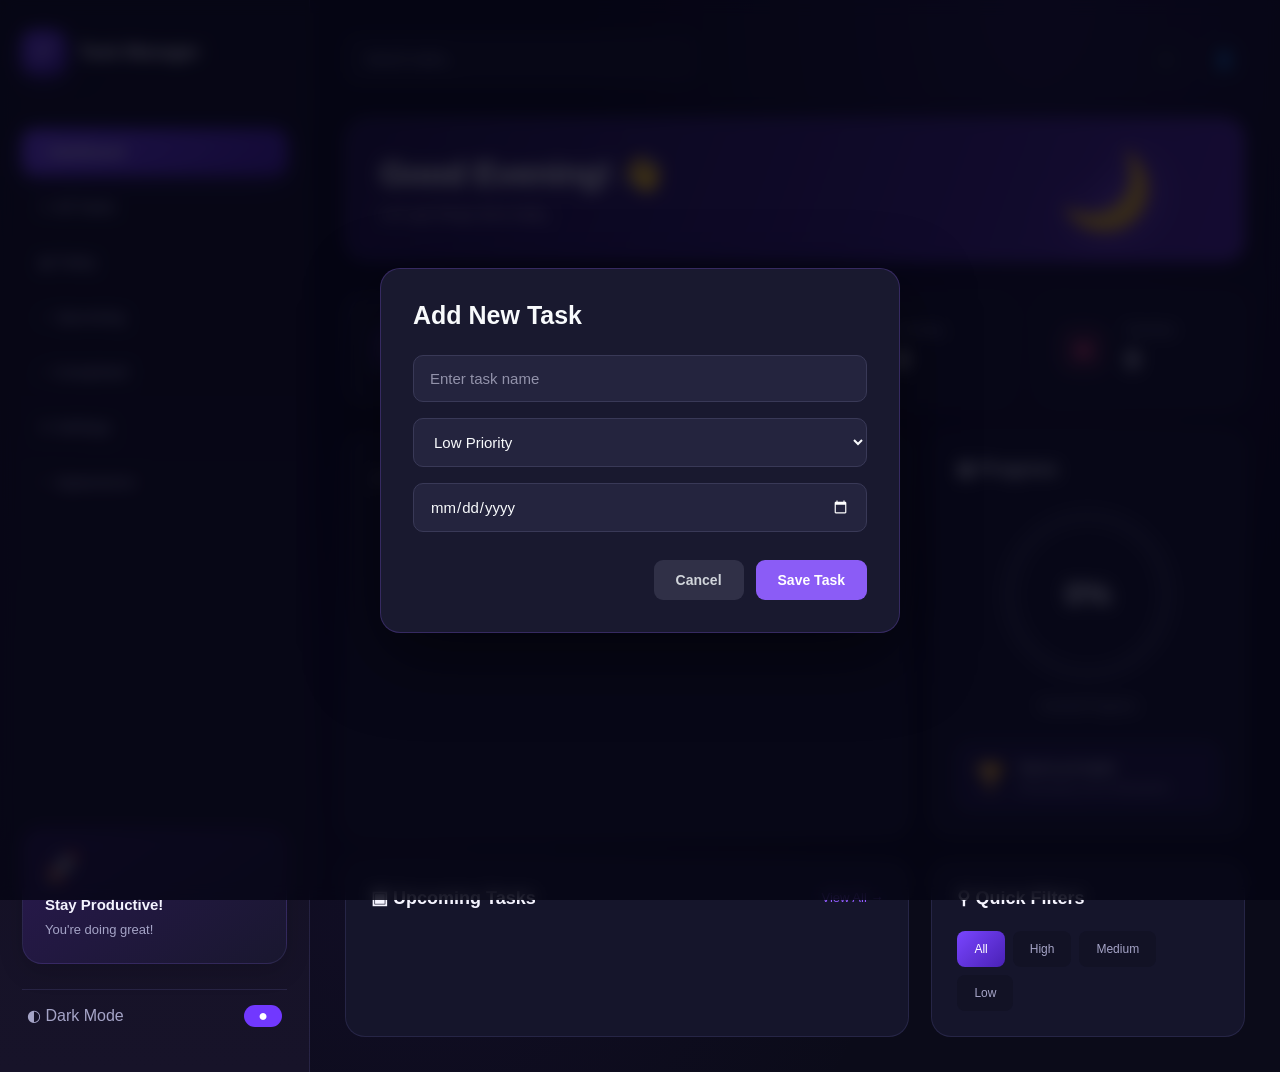
==== index.html @ 7b4a48fc "Initial Task Manager project" ====
<!DOCTYPE html>
<html lang="en">

<head>
    <meta charset="UTF-8">
    <meta name="viewport" content="width=device-width, initial-scale=1.0">
    <meta name="description" content="A modern task management dashboard">
    <title>Task Manager | Dashboard</title>



    <link rel="stylesheet" href="./css/reset.css">
    <link rel="stylesheet" href="./css/variables.css">
    <link rel="stylesheet" href="./css/themes.css">
    <link rel="stylesheet" href="./css/main.css">
    <link rel="stylesheet" href="./css/layout.css">
    <link rel="stylesheet" href="./css/dashboard.css">
    <link rel="stylesheet" href="./css/tasks.css">
    <link rel="stylesheet" href="./css/modals.css">
    <link rel="stylesheet" href="./css/responsive.css">

</head>

<body>

    <div class="app-container">

        <!-- Sidebar -->
        <aside class="sidebar">
            <div class="logo">
                <span class="logo-icon">✓</span>
                <h2>Task Manager</h2>
            </div>

            <nav class="sidebar-nav">
                <a href="#" class="nav-link active">⌂ Dashboard</a>
                <a href="#" class="nav-link">☷ All Tasks</a>
                <a href="#" class="nav-link">▣ Today</a>
                <a href="#" class="nav-link">♧ Upcoming</a>
                <a href="#" class="nav-link">✓ Completed</a>
                <a href="#" class="nav-link">⚙ Settings</a>
                <a href="#" class="nav-link">☾ Appearance</a>
            </nav>

            <div class="productivity-card">
                <span>🚀</span>
                <h3>Stay Productive!</h3>
                <p>You're doing great!</p>
            </div>

            <div class="theme-toggle">
                <span>◐ Dark Mode</span>
                <button id="themeToggle">●</button>
            </div>
        </aside>

        <!-- Main Content -->
        <main class="main-content">

            <!-- Header -->
            <header class="topbar">
                <input type="search" id="searchInput" placeholder="Search tasks...">

                <div class="header-actions">
                    <button aria-label="Notifications">♧</button>
                    <div class="profile">👤</div>
                </div>
            </header>

            <!-- Welcome Section -->
            <section class="welcome-section">
                <h1>Good Evening! 👋</h1>
                <p>Let's get things done today.</p>
            </section>

            <!-- Statistics -->
            <section class="stats-grid">

                <article class="stat-card total">
                    <span>☷</span>
                    <div>
                        <p>Total Tasks</p>
                        <h2 id="totalTasks">0</h2>
                    </div>
                </article>

                <article class="stat-card completed">
                    <span>✓</span>
                    <div>
                        <p>Completed</p>
                        <h2 id="completedTasks">0</h2>
                    </div>
                </article>

                <article class="stat-card pending">
                    <span>◷</span>
                    <div>
                        <p>Pending</p>
                        <h2 id="pendingTasks">0</h2>
                    </div>
                </article>

                <article class="stat-card overdue">
                    <span>▣</span>
                    <div>
                        <p>Overdue</p>
                        <h2 id="overdueTasks">0</h2>
                    </div>
                </article>

            </section>

            <!-- Dashboard Workspace -->
            <section class="dashboard-grid">

                <!-- Task List -->
                <section class="tasks-panel">

                    <div class="panel-header">
                        <h2>✓ Your Tasks</h2>

                        <div class="task-actions">
                            <div class="task-tabs">
                                <button class="active">All</button>
                                <button>Active</button>
                                <button>Completed</button>
                            </div>

                            <button class="add-task-btn" id="addTaskBtn">
                                + Add Task
                            </button>
                        </div>
                    </div>

                    <div class="task-list" id="taskList">
                        <!-- Tasks will be rendered here -->
                    </div>

                </section>

                <!-- Progress -->
                <section class="progress-panel">
                    <h2>▥ Progress</h2>

                    <div class="progress-circle" id="progressCircle">
                        <span id="progressValue">0%</span>
                    </div>

                    <p>Overall Progress</p>

                    <div class="motivation-card">
                        <span>🏆</span>
                        <div>
                            <h3>You're on track!</h3>
                            <p>Keep going, you're doing great.</p>
                        </div>
                    </div>
                </section>

            </section>

            <!-- Bottom Dashboard -->
            <section class="bottom-grid">

                <section class="upcoming-panel">
                    <div class="panel-header">
                        <h2>▣ Upcoming Tasks</h2>
                        <button>View All →</button>
                    </div>

                    <div id="upcomingTasks">
                        <!-- Upcoming tasks will appear here -->
                    </div>
                </section>

                <section class="filters-panel">
                    <h2>⚲ Quick Filters</h2>

                    <div class="filter-buttons">
                        <button class="active" data-priority="all">All</button>
                        <button data-priority="high">High</button>
                        <button data-priority="medium">Medium</button>
                        <button data-priority="low">Low</button>
                    </div>
                </section>

            </section>

        </main>
    </div>

    <!-- Task Modal -->
    <div class="modal" id="taskModal">
        <div class="modal-content">
            <h2 id="modalTitle">Add New Task</h2>

            <form id="taskForm">
                <input type="text" id="taskTitle" placeholder="Enter task name" required>

                <select id="taskPriority">
                    <option value="low">Low Priority</option>
                    <option value="medium">Medium Priority</option>
                    <option value="high">High Priority</option>
                </select>

                <input type="date" id="taskDate" required>

                <div class="modal-actions">
                    <button type="button" id="closeModal">Cancel</button>
                    <button type="submit" id="saveTaskBtn">Save Task</button>
                </div>
            </form>
        </div>
    </div>

    <script type="module" src="./js/auth-guard.js"></script>
    <script type="module" src="./js/app.js"></script>

</body>

</html>
---- css/variables.css ----
:root {
    --bg-primary: #0b0b19;
    --bg-secondary: #121225;
    --bg-card: #15152b;
    --bg-hover: #20203b;

    --purple: #7138ff;
    --purple-light: #925cff;
    --purple-dark: #4922b5;

    --text-primary: #f5f4ff;
    --text-secondary: #a5a4c7;
    --text-muted: #777694;

    --green: #16c995;
    --orange: #ffad35;
    --red: #f04478;

    --border: rgba(157, 145, 255, 0.13);

    --gradient-purple: linear-gradient(
        135deg,
        #7945ff,
        #4921b5
    );

    --card-radius: 20px;
    --button-radius: 12px;

    --sidebar-width: 310px;

    --transition: all 0.3s ease;
}
---- css/themes.css ----
/* ================================
   THEME SYSTEM
================================ */

:root {
    color-scheme: dark;
}

/* Light theme */

body.light-theme {
    color-scheme: light;

    --bg-primary: #f4f3fb;
    --bg-secondary: #ffffff;
    --bg-card: #ffffff;
    --bg-hover: #eeebfa;

    --text-primary: #211d35;
    --text-secondary: #68627d;
    --text-muted: #918ba3;

    --border: rgba(83, 62, 140, 0.13);

    background: var(--bg-primary);
    color: var(--text-primary);
}

/* Light theme sidebar */

body.light-theme .sidebar {
    background: #ffffff;
    border-color: var(--border);
}

body.light-theme .main-content {
    background:
        radial-gradient(
            ellipse at 75% 0%,
            rgba(113, 56, 255, 0.07),
            transparent 45%
        ),
        var(--bg-primary);
}

/* Light theme welcome section */

body.light-theme .welcome-section {
    background: linear-gradient(
        110deg,
        #e8e0ff,
        #f4edff
    );
}

body.light-theme .welcome-section h1 {
    color: #211d35;
}

body.light-theme .welcome-section p {
    color: #68627d;
}

/* Light theme task cards */

body.light-theme .task-item {
    background: #faf9ff;
}

body.light-theme .task-item:hover {
    background: #f0edfa;
}

/* Light theme inputs */

body.light-theme input,
body.light-theme select {
    color: var(--text-primary);
}

/* Smooth theme transition */

body,
.sidebar,
.main-content,
.stat-card,
.tasks-panel,
.progress-panel,
.upcoming-panel,
.filters-panel,
.task-item,
.modal-content {
    transition:
        background-color 0.3s ease,
        color 0.3s ease,
        border-color 0.3s ease;
}
body.light-theme textarea {
    color: var(--text-primary);
    background: var(--bg-secondary);
    border-color: var(--border);
}
---- css/main.css ----
/* =================================
   MAIN CSS - STYLESHEET IMPORTS
================================= */

@import url("./reset.css");
@import url("./variables.css");
@import url("./themes.css");

@import url("./layout.css");
@import url("./components.css");
@import url("./dashboard.css");
@import url("./tasks.css");
@import url("./modals.css");
@import url("./responsive.css");
---- css/layout.css ----
/* =================================
   MAIN APPLICATION LAYOUT
================================= */

.app-container {
    display: flex;
    min-height: 100vh;
    width: 100%;
    background: var(--bg-primary);
}

/* =================================
   SIDEBAR
================================= */

.sidebar {
    width: var(--sidebar-width);
    min-width: var(--sidebar-width);
    min-height: 100vh;

    padding: 30px 22px;

    display: flex;
    flex-direction: column;

    background:
        linear-gradient(
            180deg,
            #111020 0%,
            #171329 100%
        );

    border-right: 1px solid var(--border);

    position: relative;
    z-index: 10;
}

/* LOGO */

.logo {
    display: flex;
    align-items: center;
    gap: 13px;

    margin-bottom: 55px;
}

.logo-icon {
    width: 44px;
    height: 44px;

    display: grid;
    place-items: center;

    background: var(--gradient-purple);

    border-radius: 14px;

    font-size: 23px;
    font-weight: bold;

    box-shadow:
        0 5px 20px rgba(113, 56, 255, 0.35);
}

.logo h2 {
    font-size: 19px;
    font-weight: 750;
    letter-spacing: -0.4px;
}

/* =================================
   SIDEBAR NAVIGATION
================================= */

.sidebar-nav {
    display: flex;
    flex-direction: column;
    gap: 9px;
}

.nav-link {
    display: flex;
    align-items: center;

    padding: 15px 17px;

    border-radius: 13px;

    color: var(--text-secondary);

    font-size: 14px;
    font-weight: 550;

    text-decoration: none;

    transition:
        background 0.25s ease,
        color 0.25s ease,
        transform 0.25s ease;
}

.nav-link:hover {
    background: rgba(135, 88, 255, 0.12);
    color: #ffffff;
    transform: translateX(3px);
}

.nav-link.active {
    background: var(--gradient-purple);
    color: #ffffff;

    box-shadow:
        0 5px 22px rgba(113, 56, 255, 0.30);
}

/* =================================
   SIDEBAR BOTTOM
================================= */

.productivity-card {
    margin-top: auto;
    margin-bottom: 25px;

    padding: 22px;

    background:
        linear-gradient(
            145deg,
            #29194f,
            #19172f
        );

    border: 1px solid var(--border);

    border-radius: var(--card-radius);

    box-shadow:
        0 8px 25px rgba(0, 0, 0, 0.15);

    transition: transform 0.25s ease;
}

.productivity-card:hover {
    transform: translateY(-3px);
}

.productivity-card span {
    font-size: 28px;
}

.productivity-card h3 {
    margin: 12px 0 7px;

    font-size: 15px;
    font-weight: 700;
}

.productivity-card p {
    color: var(--text-secondary);

    font-size: 13px;
    line-height: 1.6;
}

/* THEME TOGGLE */

.theme-toggle {
    display: flex;
    justify-content: space-between;
    align-items: center;

    padding: 15px 5px;

    color: var(--text-secondary);

    border-top: 1px solid var(--border);
}

.theme-toggle button {
    width: 38px;
    height: 22px;

    border-radius: 20px;

    background: var(--purple);
    color: white;

    cursor: pointer;

    transition: 0.25s ease;
}

.theme-toggle button:hover {
    filter: brightness(1.2);
}

/* =================================
   MAIN CONTENT
================================= */

.main-content {
    flex: 1;
    min-width: 0;

    padding: clamp(20px, 3vw, 35px);

    overflow-x: hidden;
}

/* =================================
   TOPBAR
================================= */

.topbar {
    display: flex;
    align-items: center;
    justify-content: space-between;

    gap: 20px;

    margin-bottom: 35px;
}

/* SEARCH INPUT */

.topbar input {
    width: 350px;
    max-width: 70%;

    padding: 15px 19px;

    background: var(--bg-secondary);

    border: 1px solid var(--border);
    border-radius: 13px;

    color: var(--text-primary);

    outline: none;

    font-size: 14px;

    transition:
        border-color 0.25s ease,
        box-shadow 0.25s ease;
}

.topbar input::placeholder {
    color: var(--text-secondary);
}

.topbar input:focus {
    border-color: var(--purple);

    box-shadow:
        0 0 0 3px rgba(113, 56, 255, 0.12);
}

/* HEADER ACTIONS */

.header-actions {
    display: flex;
    align-items: center;
    gap: 15px;
}

.header-actions button,
.profile {
    width: 43px;
    height: 43px;

    display: grid;
    place-items: center;

    background: var(--bg-card);

    border: 1px solid var(--border);
    border-radius: 13px;

    color: var(--text-primary);

    cursor: pointer;

    transition: 0.25s ease;
}

.header-actions button:hover,
.profile:hover {
    background: var(--bg-hover);

    border-color: var(--purple);

    transform: translateY(-2px);
}

.profile {
    border-radius: 50%;
}

/* =================================
   WELCOME SECTION SPACING
================================= */

.welcome-section {
    margin-bottom: 30px;
}

/* =================================
   RESPONSIVE LAYOUT
================================= */

@media (max-width: 900px) {
    .sidebar {
        width: 220px;
        min-width: 220px;
        padding: 25px 15px;
    }

    .main-content {
        padding: 22px;
    }

    .topbar {
        margin-bottom: 28px;
    }
}

@media (max-width: 600px) {
    .app-container {
        flex-direction: column;
    }

    .sidebar {
        width: 100%;
        min-width: 0;
        min-height: auto;

        padding: 15px 18px;

        border-right: none;
        border-bottom: 1px solid var(--border);
    }

    .logo {
        margin-bottom: 18px;
    }

    .sidebar-nav {
        flex-direction: row;
        flex-wrap: wrap;
        gap: 7px;
    }

    .nav-link {
        padding: 10px 12px;
        font-size: 12px;
    }

    .productivity-card {
        display: none;
    }

    .main-content {
        padding: 17px;
    }

    .topbar {
        gap: 10px;
        margin-bottom: 22px;
    }

    .topbar input {
        width: 100%;
        max-width: none;
        min-width: 0;
        padding: 12px;
    }

    .header-actions {
        gap: 8px;
    }

    .header-actions button,
    .profile {
        width: 38px;
        height: 38px;
    }
}
---- css/dashboard.css ----
/* =================================
   DASHBOARD MAIN STYLING
================================= */

/* Main Dashboard Background */
.main-content {
    background:
        radial-gradient(
            ellipse at 75% 0%,
            rgba(137, 75, 255, 0.14),
            transparent 45%
        ),
        radial-gradient(
            ellipse at 10% 80%,
            rgba(91, 45, 180, 0.08),
            transparent 40%
        ),
        var(--bg-primary);
}

/* =================================
   WELCOME SECTION
================================= */

.welcome-section {
    .welcome-section:hover {
    box-shadow:
        0 12px 35px rgba(113, 56, 255, 0.18),
        inset 0 1px 0 rgba(255, 255, 255, 0.08);
}
    position: relative;
    padding: 34px;
    min-height: 125px;
    display: flex;
    flex-direction: column;
    justify-content: center;
    overflow: hidden;

    border-radius: 22px;

    background:
        linear-gradient(
            110deg,
            #211448 0%,
            #382078 55%,
            #5129a3 100%
        );

    border: 1px solid rgba(160, 120, 255, 0.25);

    box-shadow:
        0 8px 30px rgba(0, 0, 0, 0.18),
        inset 0 1px 0 rgba(255, 255, 255, 0.08);

    transition:
        transform 0.3s ease,
        box-shadow 0.3s ease;
}

/* Decorative Moon */
.welcome-section::after {
    content: "🌙";

    position: absolute;
    right: 10%;
    top: 50%;

    transform: translateY(-50%);

    font-size: 76px;
    opacity: 0.85;

    filter: drop-shadow(0 0 22px #a56aff);

    pointer-events: none;
}

/* Welcome Heading */
.welcome-section h1 {
    position: relative;
    z-index: 1;

    margin: 0 0 10px;

    color: #ffffff;

    font-size: clamp(24px, 3vw, 34px);
    font-weight: 800;
    letter-spacing: -0.8px;

    text-shadow: 0 2px 15px rgba(255, 255, 255, 0.12);
}

/* Welcome Description */
.welcome-section p {
    position: relative;
    z-index: 1;

    margin: 0;

    color: rgba(255, 255, 255, 0.78);

    font-size: 14px;
    line-height: 1.7;
}

/* =================================
   RESPONSIVE DESIGN
================================= */

@media (max-width: 768px) {
    .welcome-section {
        padding: 25px;
        min-height: 110px;
        border-radius: 18px;
    }

    .welcome-section::after {
        right: 6%;
        font-size: 55px;
    }

    .welcome-section h1 {
        font-size: 25px;
        max-width: 75%;
    }

    .welcome-section p {
        font-size: 13px;
        max-width: 75%;
    }
}

@media (max-width: 480px) {
    .welcome-section {
        padding: 20px;
    }

    .welcome-section::after {
        right: 5%;
        font-size: 42px;
    }

    .welcome-section h1 {
        font-size: 21px;
    }
}
---- css/tasks.css ----
/* =================================
   TASK LIST
================================= */

.task-list {
    display: flex;
    flex-direction: column;
    gap: 14px;
    margin-top: 22px;
}

/* =================================
   TASK CARD
================================= */

.task-item {
    display: flex;
    align-items: center;
    gap: 16px;

    padding: 18px;

    background: rgba(255, 255, 255, 0.025);

    border: 1px solid var(--border);
    border-radius: 16px;

    transition:
        background 0.25s ease,
        border-color 0.25s ease,
        transform 0.25s ease,
        box-shadow 0.25s ease;
}

.task-item:hover {
    background: var(--bg-hover);

    border-color: rgba(145, 95, 255, 0.4);

    transform: translateY(-3px);

    box-shadow:
        0 8px 25px rgba(0, 0, 0, 0.15);
}

/* =================================
   TASK CHECKBOX
================================= */

.task-checkbox {
    width: 20px;
    height: 20px;

    accent-color: var(--purple);

    cursor: pointer;
    flex-shrink: 0;
}

.task-checkbox:focus-visible {
    outline: 2px solid var(--purple);
    outline-offset: 3px;
}

/* =================================
   TASK INFORMATION
================================= */

.task-info {
    flex: 1;
    min-width: 0;
}

.task-title {
    color: var(--text-primary);

    font-size: 14px;
    font-weight: 650;

    margin-bottom: 8px;

    overflow-wrap: anywhere;
    line-height: 1.5;
}

.task-meta {
    display: flex;
    align-items: center;
    flex-wrap: wrap;

    gap: 12px;

    color: var(--text-muted);
    font-size: 12px;
}

/* =================================
   PRIORITY LABELS
================================= */

.task-priority {
    display: inline-flex;
    align-items: center;
    justify-content: center;

    padding: 5px 11px;

    border-radius: 20px;

    font-size: 11px;
    font-weight: 700;
    letter-spacing: 0.2px;
}

.priority-high {
    color: #ff7195;
    background: rgba(240, 68, 120, 0.14);

    border: 1px solid rgba(240, 68, 120, 0.15);
}

.priority-medium {
    color: #ffbd59;
    background: rgba(255, 173, 53, 0.14);

    border: 1px solid rgba(255, 173, 53, 0.15);
}

.priority-low {
    color: #38d9ad;
    background: rgba(22, 201, 149, 0.14);

    border: 1px solid rgba(22, 201, 149, 0.15);
}

/* =================================
   TASK ACTIONS
================================= */

.task-actions {
    display: flex;
    align-items: center;
    gap: 8px;
}

.task-action-btn {
    width: 34px;
    height: 34px;

    display: grid;
    place-items: center;

    color: var(--text-secondary);
    background: transparent;

    border: none;
    border-radius: 10px;

    cursor: pointer;

    transition:
        background 0.25s ease,
        color 0.25s ease,
        transform 0.25s ease;
}

.task-action-btn:hover {
    color: #ffffff;
    background: var(--purple);

    transform: scale(1.06);
}

.task-action-btn:focus-visible {
    outline: 2px solid var(--purple);
    outline-offset: 3px;
}

/* =================================
   COMPLETED TASKS
================================= */

.task-item.completed {
    opacity: 0.65;
}

.task-item.completed .task-title {
    text-decoration: line-through;
    color: var(--text-muted);
}

.task-item.completed .task-checkbox {
    accent-color: #38d9ad;
}

/* =================================
   EMPTY TASK LIST
================================= */

.empty-state {
    padding: 40px 15px;

    text-align: center;

    color: var(--text-muted);
    font-size: 14px;
    line-height: 1.7;
}

/* =================================
   RESPONSIVE DESIGN
================================= */

@media (max-width: 768px) {
    .task-list {
        gap: 12px;
    }

    .task-item {
        padding: 15px;
        gap: 12px;
    }
}

@media (max-width: 600px) {
    .task-item {
        gap: 10px;
        padding: 13px;
        border-radius: 13px;
    }

    .task-title {
        font-size: 13px;
    }

    .task-meta {
        gap: 7px;
    }

    .task-actions {
        gap: 3px;
    }

    .task-action-btn {
        width: 30px;
        height: 30px;
    }

    .task-priority {
        padding: 4px 8px;
        font-size: 10px;
    }
}
---- css/modals.css ----
/* ================================
   TASK MODAL
================================ */

.modal {
    position: fixed;
    inset: 0;
    z-index: 1000;
    display: flex;
    align-items: center;
    justify-content: center;
    padding: 20px;
    background: rgba(5, 5, 18, 0.78);
    backdrop-filter: blur(8px);
}

.modal.hidden {
    display: none;
}

.modal-content {
    width: 100%;
    max-width: 520px;
    max-height: 90vh;
    overflow-y: auto;
    padding: 30px;
    background: var(--bg-card);
    color: var(--text-primary);
    border: 1px solid var(--border);
    border-radius: 22px;
    box-shadow: 0 20px 70px rgba(0, 0, 0, 0.4);
    animation: modalEnter 0.25s ease;
}

@keyframes modalEnter {
    from {
        opacity: 0;
        transform: translateY(15px) scale(0.97);
    }

    to {
        opacity: 1;
        transform: translateY(0) scale(1);
    }
}

/* Modal header */

.modal-header {
    display: flex;
    align-items: center;
    justify-content: space-between;
    margin-bottom: 25px;
}

.modal-header h2,
.modal-content h2 {
    color: var(--text-primary);
    font-size: 21px;
    font-weight: 700;
}

.close-modal {
    width: 34px;
    height: 34px;
    display: grid;
    place-items: center;
    color: var(--text-secondary);
    background: var(--bg-hover);
    border-radius: 10px;
    font-size: 20px;
    transition: var(--transition);
}

.close-modal:hover {
    color: white;
    background: var(--red);
}

/* Form */

#taskForm {
    display: flex;
    flex-direction: column;
    gap: 16px;
}

.form-group {
    display: flex;
    flex-direction: column;
    gap: 9px;
}

.form-group label {
    color: var(--text-secondary);
    font-size: 13px;
    font-weight: 600;
}

.form-group input,
.form-group select,
.form-group textarea {
    width: 100%;
    padding: 13px 14px;
    color: var(--text-primary);
    background: var(--bg-secondary);
    border: 1px solid var(--border);
    border-radius: 11px;
    outline: none;
    transition: var(--transition);
}

.form-group input:focus,
.form-group select:focus,
.form-group textarea:focus {
    border-color: var(--purple-light);
    box-shadow: 0 0 0 3px rgba(113, 56, 255, 0.13);
}

.form-group input::placeholder,
.form-group textarea::placeholder {
    color: var(--text-muted);
}

.form-group select option {
    color: var(--text-primary);
    background: var(--bg-secondary);
}

/* Modal buttons */

.modal-actions {
    display: flex;
    justify-content: flex-end;
    gap: 12px;
    margin-top: 12px;
}

.cancel-btn,
.save-task-btn,
.modal-actions button {
    padding: 12px 20px;
    border-radius: var(--button-radius);
    font-size: 13px;
    font-weight: 600;
    transition: var(--transition);
}

.cancel-btn,
#closeModal {
    color: var(--text-secondary);
    background: var(--bg-hover);
}

.cancel-btn:hover,
#closeModal:hover {
    color: var(--text-primary);
}

.save-task-btn,
.modal-actions button[type="submit"] {
    color: white;
    background: var(--gradient-purple);
}

.save-task-btn:hover,
.modal-actions button[type="submit"]:hover {
    transform: translateY(-2px);
    box-shadow: 0 8px 22px rgba(113, 56, 255, 0.3);
}

/* Mobile */

@media (max-width: 600px) {
    .modal {
        padding: 12px;
    }

    .modal-content {
        max-width: 100%;
        padding: 22px;
    }

    .modal-actions {
        flex-direction: column-reverse;
    }

    .modal-actions button {
        width: 100%;
    }
}

/* ===== PREMIUM TASK MODAL ===== */

.modal-content {
    width: 100%;
    max-width: 520px;
    padding: 32px;
    background: #19192f;
    border: 1px solid rgba(139, 92, 246, 0.25);
    border-radius: 20px;
    box-shadow: 0 25px 70px rgba(0, 0, 0, 0.5);
}

.modal-content h2 {
    color: #f8fafc;
    font-size: 25px;
    font-weight: 700;
    margin-bottom: 25px;
}

#taskForm {
    display: flex;
    flex-direction: column;
    gap: 16px;
}

#taskForm input,
#taskForm select {
    width: 100%;
    padding: 14px 16px;
    background: #24243e;
    color: #f8fafc;
    border: 1px solid #393957;
    border-radius: 10px;
    font-size: 15px;
    outline: none;
    transition: 0.25s ease;
    color-scheme: dark;
}

#taskForm input:focus,
#taskForm select:focus {
    border-color: #8b5cf6;
    box-shadow: 0 0 0 3px rgba(139, 92, 246, 0.15);
}

#taskForm input::placeholder {
    color: #9292aa;
}

.modal-actions {
    display: flex;
    justify-content: flex-end;
    gap: 12px;
    margin-top: 12px;
}

.modal-actions button {
    padding: 12px 22px;
    border-radius: 9px;
    border: none;
    font-size: 14px;
    font-weight: 600;
    cursor: pointer;
    transition: 0.2s ease;
}

#closeModal {
    background: #303047;
    color: #d1d5db;
}

#closeModal:hover {
    background: #41415d;
}

.modal-actions button[type="submit"] {
    background: #8b5cf6;
    color: white;
}

.modal-actions button[type="submit"]:hover {
    background: #7c3aed;
    transform: translateY(-2px);
}

@media (max-width: 600px) {
    .modal-content {
        max-width: 92%;
        padding: 24px;
    }
}
---- css/responsive.css ----
/* Small screen overflow protection */

@media (max-width: 600px) {
    .tasks-panel,
    .progress-panel,
    .upcoming-panel,
    .filters-panel {
        padding: 16px;
        min-width: 0;
    }

    .task-item {
        flex-wrap: wrap;
        gap: 12px;
    }

    .task-actions {
        flex-wrap: wrap;
    }

    .task-tabs {
        flex-wrap: wrap;
    }
}
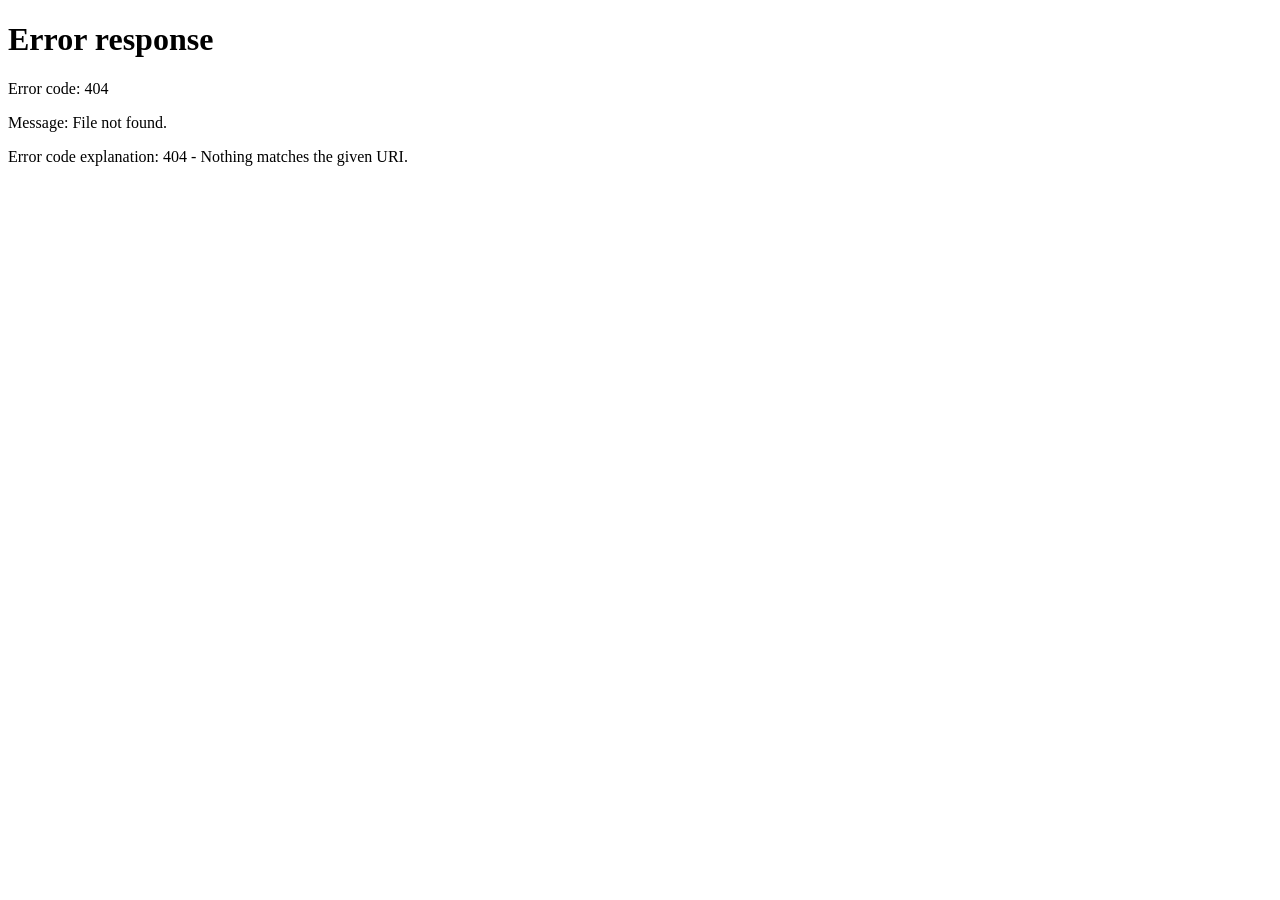
==== commit 9dee5e85: "Migrate Task Manager to Express PostgreSQL backend with JWT authentication" ====
--- a/index.html
+++ b/index.html
@@ -61,10 +61,15 @@
             <header class="topbar">
                 <input type="search" id="searchInput" placeholder="Search tasks...">
 
-                <div class="header-actions">
-                    <button aria-label="Notifications">♧</button>
-                    <div class="profile">👤</div>
-                </div>
+               <div class="header-actions">
+    <button aria-label="Notifications">♧</button>
+    <div class="profile">👤</div>
+
+    <button id="logoutBtn" type="button"
+        aria-label="Log out" title="Log out">
+        ↪
+    </button>
+</div>
             </header>
 
             <!-- Welcome Section -->
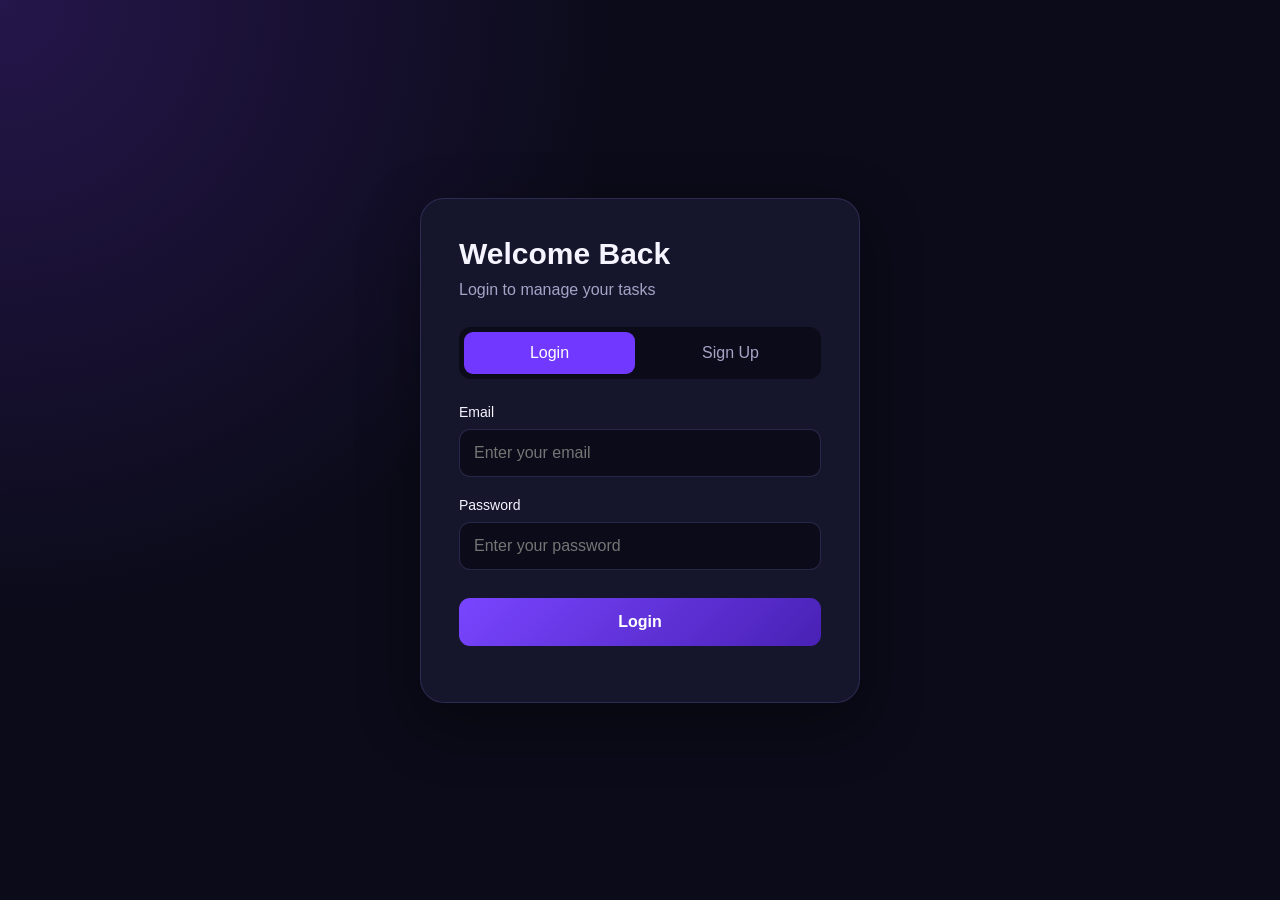
==== commit 7c86c701: "Add PWA support and mobile installation" ====
--- a/index.html
+++ b/index.html
@@ -1,13 +1,46 @@
+
 <!DOCTYPE html>
 <html lang="en">
 
 <head>
     <meta charset="UTF-8">
-    <meta name="viewport" content="width=device-width, initial-scale=1.0">
-    <meta name="description" content="A modern task management dashboard">
+
+    <meta name="viewport"
+        content="width=device-width, initial-scale=1.0">
+
+    <meta name="description"
+        content="A modern task management and productivity dashboard">
+
     <title>Task Manager | Dashboard</title>
 
-
+    <!-- =========================
+         PWA CONFIGURATION
+    ========================== -->
+
+    <link rel="manifest" href="./manifest.json">
+
+    <meta name="theme-color" content="#7138ff">
+
+    <meta name="mobile-web-app-capable" content="yes">
+
+    <meta name="apple-mobile-web-app-capable" content="yes">
+
+    <meta name="apple-mobile-web-app-status-bar-style"
+        content="black-translucent">
+
+    <meta name="apple-mobile-web-app-title"
+        content="Task Manager">
+
+    <link rel="apple-touch-icon"
+        href="./icons/icon-192.png">
+
+    <link rel="icon"
+        type="image/png"
+        href="./icons/icon-192.png">
+
+    <!-- =========================
+         STYLESHEETS
+    ========================== -->
 
     <link rel="stylesheet" href="./css/reset.css">
     <link rel="stylesheet" href="./css/variables.css">
@@ -25,202 +58,502 @@
 
     <div class="app-container">
 
-        <!-- Sidebar -->
-        <aside class="sidebar">
+        <!-- =========================
+             MOBILE HEADER
+        ========================== -->
+
+        <header class="mobile-header">
+
+            <div class="mobile-brand">
+                <span class="logo-icon">✓</span>
+                <h2>Task Manager</h2>
+            </div>
+
+            <button
+                id="mobileMenuBtn"
+                type="button"
+                aria-label="Open menu"
+                aria-expanded="false"
+                aria-controls="sidebar">
+                ☰
+            </button>
+
+        </header>
+
+        <!-- Sidebar Overlay -->
+
+        <div
+            class="sidebar-overlay"
+            id="sidebarOverlay">
+        </div>
+
+        <!-- =========================
+             SIDEBAR
+        ========================== -->
+
+        <aside class="sidebar" id="sidebar">
+
+            <button
+                id="closeSidebar"
+                type="button"
+                aria-label="Close menu">
+                ✕
+            </button>
+
             <div class="logo">
                 <span class="logo-icon">✓</span>
                 <h2>Task Manager</h2>
             </div>
 
-            <nav class="sidebar-nav">
-                <a href="#" class="nav-link active">⌂ Dashboard</a>
-                <a href="#" class="nav-link">☷ All Tasks</a>
-                <a href="#" class="nav-link">▣ Today</a>
-                <a href="#" class="nav-link">♧ Upcoming</a>
-                <a href="#" class="nav-link">✓ Completed</a>
-                <a href="#" class="nav-link">⚙ Settings</a>
-                <a href="#" class="nav-link">☾ Appearance</a>
+            <nav class="sidebar-nav"
+                aria-label="Main navigation">
+
+                <a href="#" class="nav-link active">
+                    ⌂ Dashboard
+                </a>
+
+                <a href="#" class="nav-link">
+                    ☷ All Tasks
+                </a>
+
+                <a href="#" class="nav-link">
+                    ▣ Today
+                </a>
+
+                <a href="#" class="nav-link">
+                    ♧ Upcoming
+                </a>
+
+                <a href="#" class="nav-link">
+                    ✓ Completed
+                </a>
+
+                <a href="#" class="nav-link">
+                    ⚙ Settings
+                </a>
+
+                <a href="#" class="nav-link">
+                    ☾ Appearance
+                </a>
+
             </nav>
 
+            <!-- Productivity Card -->
+
             <div class="productivity-card">
+
                 <span>🚀</span>
+
                 <h3>Stay Productive!</h3>
+
                 <p>You're doing great!</p>
+
             </div>
 
+            <!-- Theme Toggle -->
+
             <div class="theme-toggle">
+
                 <span>◐ Dark Mode</span>
-                <button id="themeToggle">●</button>
+
+                <button
+                    id="themeToggle"
+                    type="button"
+                    aria-label="Toggle color theme">
+                    ●
+                </button>
+
             </div>
+
         </aside>
 
-        <!-- Main Content -->
+        <!-- =========================
+             MAIN CONTENT
+        ========================== -->
+
         <main class="main-content">
 
-            <!-- Header -->
+            <!-- TOPBAR -->
+
             <header class="topbar">
-                <input type="search" id="searchInput" placeholder="Search tasks...">
-
-               <div class="header-actions">
-    <button aria-label="Notifications">♧</button>
-    <div class="profile">👤</div>
-
-    <button id="logoutBtn" type="button"
-        aria-label="Log out" title="Log out">
-        ↪
-    </button>
-</div>
+
+                <input
+                    type="search"
+                    id="searchInput"
+                    placeholder="Search tasks..."
+                    aria-label="Search tasks">
+
+                <div class="header-actions">
+                    <button id="installAppBtn"
+    type="button"
+    aria-label="Install Task Manager"
+    title="Install App"
+    hidden>
+    ⬇
+</button>
+
+                    <button
+                        type="button"
+                        aria-label="Notifications"
+                        title="Notifications">
+                        ♧
+                    </button>
+
+                    <div class="profile">
+                        👤
+                    </div>
+
+                    <button
+                        id="logoutBtn"
+                        type="button"
+                        aria-label="Log out"
+                        title="Log out">
+                        ↪
+                    </button>
+
+                </div>
+
             </header>
 
-            <!-- Welcome Section -->
+            <!-- =========================
+                 WELCOME SECTION
+            ========================== -->
+
             <section class="welcome-section">
+
                 <h1>Good Evening! 👋</h1>
+
                 <p>Let's get things done today.</p>
+
             </section>
 
-            <!-- Statistics -->
+            <!-- =========================
+                 STATISTICS
+            ========================== -->
+
             <section class="stats-grid">
 
                 <article class="stat-card total">
+
                     <span>☷</span>
+
                     <div>
                         <p>Total Tasks</p>
                         <h2 id="totalTasks">0</h2>
                     </div>
+
                 </article>
 
                 <article class="stat-card completed">
+
                     <span>✓</span>
+
                     <div>
                         <p>Completed</p>
                         <h2 id="completedTasks">0</h2>
                     </div>
+
                 </article>
 
                 <article class="stat-card pending">
+
                     <span>◷</span>
+
                     <div>
                         <p>Pending</p>
                         <h2 id="pendingTasks">0</h2>
                     </div>
+
                 </article>
 
                 <article class="stat-card overdue">
+
                     <span>▣</span>
+
                     <div>
                         <p>Overdue</p>
                         <h2 id="overdueTasks">0</h2>
                     </div>
+
                 </article>
 
             </section>
 
-            <!-- Dashboard Workspace -->
+            <!-- =========================
+                 DASHBOARD WORKSPACE
+            ========================== -->
+
             <section class="dashboard-grid">
 
-                <!-- Task List -->
+                <!-- TASK LIST -->
+
                 <section class="tasks-panel">
 
                     <div class="panel-header">
+
                         <h2>✓ Your Tasks</h2>
 
                         <div class="task-actions">
+
                             <div class="task-tabs">
-                                <button class="active">All</button>
-                                <button>Active</button>
-                                <button>Completed</button>
+
+                                <button
+                                    type="button"
+                                    class="task-tab active"
+                                    data-filter="all">
+                                    All
+                                </button>
+
+                                <button
+                                    type="button"
+                                    class="task-tab"
+                                    data-filter="active">
+                                    Active
+                                </button>
+
+                                <button
+                                    type="button"
+                                    class="task-tab"
+                                    data-filter="completed">
+                                    Completed
+                                </button>
+
                             </div>
 
-                            <button class="add-task-btn" id="addTaskBtn">
+                            <button
+                                type="button"
+                                class="add-task-btn"
+                                id="addTaskBtn">
                                 + Add Task
                             </button>
+
                         </div>
-                    </div>
-
-                    <div class="task-list" id="taskList">
-                        <!-- Tasks will be rendered here -->
+
+                    </div>
+
+                    <div
+                        class="task-list"
+                        id="taskList">
+
+                        <!-- Tasks rendered dynamically -->
+
                     </div>
 
                 </section>
 
-                <!-- Progress -->
+                <!-- PROGRESS PANEL -->
+
                 <section class="progress-panel">
+
                     <h2>▥ Progress</h2>
 
-                    <div class="progress-circle" id="progressCircle">
+                    <div
+                        class="progress-circle"
+                        id="progressCircle">
+
                         <span id="progressValue">0%</span>
+
                     </div>
 
                     <p>Overall Progress</p>
 
                     <div class="motivation-card">
+
                         <span>🏆</span>
+
                         <div>
+
                             <h3>You're on track!</h3>
-                            <p>Keep going, you're doing great.</p>
+
+                            <p>
+                                Keep going, you're doing great.
+                            </p>
+
                         </div>
-                    </div>
+
+                    </div>
+
                 </section>
 
             </section>
 
-            <!-- Bottom Dashboard -->
+            <!-- =========================
+                 BOTTOM DASHBOARD
+            ========================== -->
+
             <section class="bottom-grid">
 
+                <!-- UPCOMING TASKS -->
+
                 <section class="upcoming-panel">
+
                     <div class="panel-header">
+
                         <h2>▣ Upcoming Tasks</h2>
-                        <button>View All →</button>
+
+                        <button type="button">
+                            View All →
+                        </button>
+
                     </div>
 
                     <div id="upcomingTasks">
-                        <!-- Upcoming tasks will appear here -->
-                    </div>
+
+                        <!-- Upcoming tasks rendered dynamically -->
+
+                    </div>
+
                 </section>
 
+                <!-- QUICK FILTERS -->
+
                 <section class="filters-panel">
+
                     <h2>⚲ Quick Filters</h2>
 
                     <div class="filter-buttons">
-                        <button class="active" data-priority="all">All</button>
-                        <button data-priority="high">High</button>
-                        <button data-priority="medium">Medium</button>
-                        <button data-priority="low">Low</button>
-                    </div>
+
+                        <button
+                            type="button"
+                            class="active"
+                            data-priority="all">
+                            All
+                        </button>
+
+                        <button
+                            type="button"
+                            data-priority="high">
+                            High
+                        </button>
+
+                        <button
+                            type="button"
+                            data-priority="medium">
+                            Medium
+                        </button>
+
+                        <button
+                            type="button"
+                            data-priority="low">
+                            Low
+                        </button>
+
+                    </div>
+
                 </section>
 
             </section>
 
         </main>
+
     </div>
 
-    <!-- Task Modal -->
-    <div class="modal" id="taskModal">
+    <!-- =========================
+         TASK MODAL
+    ========================== -->
+
+    <div
+        class="modal hidden"
+        id="taskModal"
+        role="dialog"
+        aria-modal="true"
+        aria-labelledby="modalTitle">
+
         <div class="modal-content">
+
             <h2 id="modalTitle">Add New Task</h2>
 
             <form id="taskForm">
-                <input type="text" id="taskTitle" placeholder="Enter task name" required>
-
-                <select id="taskPriority">
-                    <option value="low">Low Priority</option>
-                    <option value="medium">Medium Priority</option>
-                    <option value="high">High Priority</option>
+
+                <input
+                    type="text"
+                    id="taskTitle"
+                    placeholder="Enter task name"
+                    aria-label="Task name"
+                    required>
+
+                <select
+                    id="taskPriority"
+                    aria-label="Task priority">
+
+                    <option value="low">
+                        Low Priority
+                    </option>
+
+                    <option value="medium">
+                        Medium Priority
+                    </option>
+
+                    <option value="high">
+                        High Priority
+                    </option>
+
                 </select>
 
-                <input type="date" id="taskDate" required>
+                <input
+                    type="date"
+                    id="taskDate"
+                    aria-label="Task due date"
+                    required>
 
                 <div class="modal-actions">
-                    <button type="button" id="closeModal">Cancel</button>
-                    <button type="submit" id="saveTaskBtn">Save Task</button>
+
+                    <button
+                        type="button"
+                        id="closeModal">
+                        Cancel
+                    </button>
+
+                    <button
+                        type="submit"
+                        id="saveTaskBtn">
+                        Save Task
+                    </button>
+
                 </div>
+
             </form>
+
         </div>
+
     </div>
 
-    <script type="module" src="./js/auth-guard.js"></script>
-    <script type="module" src="./js/app.js"></script>
+    <!-- =========================
+         APPLICATION SCRIPTS
+    ========================== -->
+
+    <script
+        type="module"
+        src="./js/auth-guard.js">
+    </script>
+
+    <script
+        type="module"
+        src="./js/app.js">
+    </script>
+    <script>
+    if ("serviceWorker" in navigator) {
+        window.addEventListener("load", () => {
+            navigator.serviceWorker
+                .register("./service-worker.js")
+                .then(registration => {
+                    console.log(
+                        "Service Worker registered:",
+                        registration.scope
+                    );
+                })
+                .catch(error => {
+                    console.error(
+                        "Service Worker registration failed:",
+                        error
+                    );
+                });
+        });
+    }
+</script>
+
+<script type="module" src="./js/pwa.js"></script>
 
 </body>
 
-</html>+</html>
--- a/css/responsive.css
+++ b/css/responsive.css
@@ -1,24 +1,316 @@
-/* Small screen overflow protection */
-
-@media (max-width: 600px) {
+
+/* Tablet layout */
+@media (max-width: 1100px) {
+    .stats-grid {
+        grid-template-columns: repeat(2, minmax(0, 1fr));
+    }
+
+    .dashboard-grid,
+    .bottom-grid {
+        grid-template-columns: minmax(0, 1fr);
+    }
+}
+
+/* Mobile layout */
+@media (max-width: 768px) {
+    .app-container {
+        flex-direction: column;
+    }
+
+    .sidebar {
+        width: 100%;
+        min-width: 0;
+        min-height: auto;
+        padding: 14px;
+    }
+
+    .logo {
+        margin-bottom: 15px;
+    }
+
+    .sidebar-nav {
+        flex-direction: row;
+        flex-wrap: nowrap;
+        overflow-x: auto;
+        scrollbar-width: thin;
+        gap: 8px;
+    }
+
+    .nav-link {
+        flex-shrink: 0;
+        white-space: nowrap;
+        min-height: 44px;
+        padding: 12px;
+    }
+
+    .productivity-card {
+        display: none;
+    }
+
+    .theme-toggle {
+        margin-top: 12px;
+    }
+
+    .main-content {
+        width: 100%;
+        min-width: 0;
+        padding: 14px;
+    }
+
+    .topbar {
+        flex-wrap: wrap;
+        gap: 12px;
+    }
+
+    .topbar input {
+        width: 100%;
+        max-width: none;
+        font-size: 16px;
+    }
+
+    .header-actions {
+        margin-left: auto;
+    }
+
+    .stats-grid {
+        gap: 10px;
+    }
+
+    .stat-card {
+        padding: 14px;
+        gap: 10px;
+        min-height: 90px;
+    }
+
+    .stat-card > span {
+        width: 34px;
+        height: 34px;
+        flex-shrink: 0;
+        font-size: 16px;
+    }
+
+    .stat-card h2 {
+        font-size: 22px;
+    }
+
+    .stat-card p {
+        font-size: 11px;
+    }
+
     .tasks-panel,
     .progress-panel,
     .upcoming-panel,
     .filters-panel {
-        padding: 16px;
-        min-width: 0;
+        padding: 15px;
+        min-width: 0;
+    }
+
+    .panel-header {
+        flex-wrap: wrap;
+    }
+
+    .panel-header > .task-actions {
+        width: 100%;
+        flex-wrap: wrap;
+        gap: 10px;
+    }
+
+    .task-tabs {
+        width: 100%;
+        flex-wrap: wrap;
+    }
+
+    .task-tabs button {
+        flex: 1;
+        min-height: 44px;
+        padding: 8px;
+    }
+
+    .add-task-btn {
+        width: 100%;
+        min-height: 44px;
     }
 
     .task-item {
         flex-wrap: wrap;
+        gap: 10px;
+    }
+
+    .task-info {
+        min-width: 0;
+    }
+
+    .task-action-btn {
+        width: 44px;
+        height: 44px;
+    }
+
+    .modal-content {
+        width: 100%;
+        max-width: 100%;
+        max-height: 85dvh;
+        padding: 20px;
+    }
+
+    #taskForm input,
+    #taskForm select {
+        min-width: 0;
+        font-size: 16px;
+    }
+}
+
+/* Smaller phones */
+@media (max-width: 360px) {
+    .main-content {
+        padding: 10px;
+    }
+
+    .stat-card {
+        padding: 10px;
+        gap: 8px;
+    }
+
+    .task-item > .task-actions {
+        width: 100%;
+        justify-content: flex-end;
+    }
+}
+
+/* =========================
+   MOBILE NAVIGATION
+========================= */
+
+.mobile-header,
+.sidebar-overlay,
+#closeSidebar {
+    display: none;
+}
+
+@media (max-width: 768px) {
+
+    .mobile-header {
+        display: flex;
+        align-items: center;
+        justify-content: space-between;
+        padding: 14px 16px;
+        background: var(--bg-card);
+        border-bottom: 1px solid var(--border);
+        position: sticky;
+        top: 0;
+        z-index: 90;
+    }
+
+    .mobile-brand {
+        display: flex;
+        align-items: center;
         gap: 12px;
     }
 
-    .task-actions {
-        flex-wrap: wrap;
-    }
-
-    .task-tabs {
-        flex-wrap: wrap;
-    }
-}+    .mobile-brand h2 {
+        font-size: 18px;
+        font-weight: 700;
+    }
+
+    #mobileMenuBtn,
+    #closeSidebar {
+        display: grid;
+        place-items: center;
+        width: 44px;
+        height: 44px;
+        background: var(--bg-hover);
+        color: var(--text-primary);
+        border-radius: 12px;
+        font-size: 23px;
+        cursor: pointer;
+    }
+
+    /* Sliding sidebar */
+
+    .sidebar {
+        position: fixed;
+        top: 0;
+        left: 0;
+        bottom: 0;
+        width: min(290px, 85vw);
+        min-width: 0;
+        height: 100dvh;
+        padding: 24px 18px;
+        z-index: 200;
+
+        transform: translateX(-100%);
+        visibility: hidden;
+        transition: transform 0.3s ease,
+                    visibility 0.3s;
+
+        overflow-y: auto;
+        border-right: 1px solid var(--border);
+    }
+
+    .sidebar.open {
+        transform: translateX(0);
+        visibility: visible;
+    }
+
+    #closeSidebar {
+        align-self: flex-end;
+        margin-bottom: 15px;
+        flex-shrink: 0;
+    }
+
+    .sidebar .logo {
+        margin-bottom: 30px;
+    }
+
+    .sidebar-nav {
+        flex-direction: column;
+        flex-wrap: nowrap;
+        overflow: visible;
+        gap: 10px;
+    }
+
+    .nav-link {
+        width: 100%;
+        padding: 14px 16px;
+        font-size: 14px;
+        min-height: 48px;
+    }
+
+    .theme-toggle {
+        margin-top: auto;
+        padding-top: 20px;
+    }
+
+    /* Background overlay */
+
+    .sidebar-overlay {
+        display: block;
+        position: fixed;
+        inset: 0;
+        background: rgba(0, 0, 0, 0.6);
+        backdrop-filter: blur(4px);
+        z-index: 150;
+
+        opacity: 0;
+        visibility: hidden;
+        transition: 0.3s ease;
+    }
+
+    .sidebar-overlay.active {
+        opacity: 1;
+        visibility: visible;
+    }
+
+    body.menu-open {
+        overflow: hidden;
+    }
+}
+
+@media (prefers-reduced-motion: reduce) {
+    .sidebar,
+    .sidebar-overlay {
+        transition: none;
+    }
+}
+#installAppBtn[hidden] {
+    display: none;
+}
